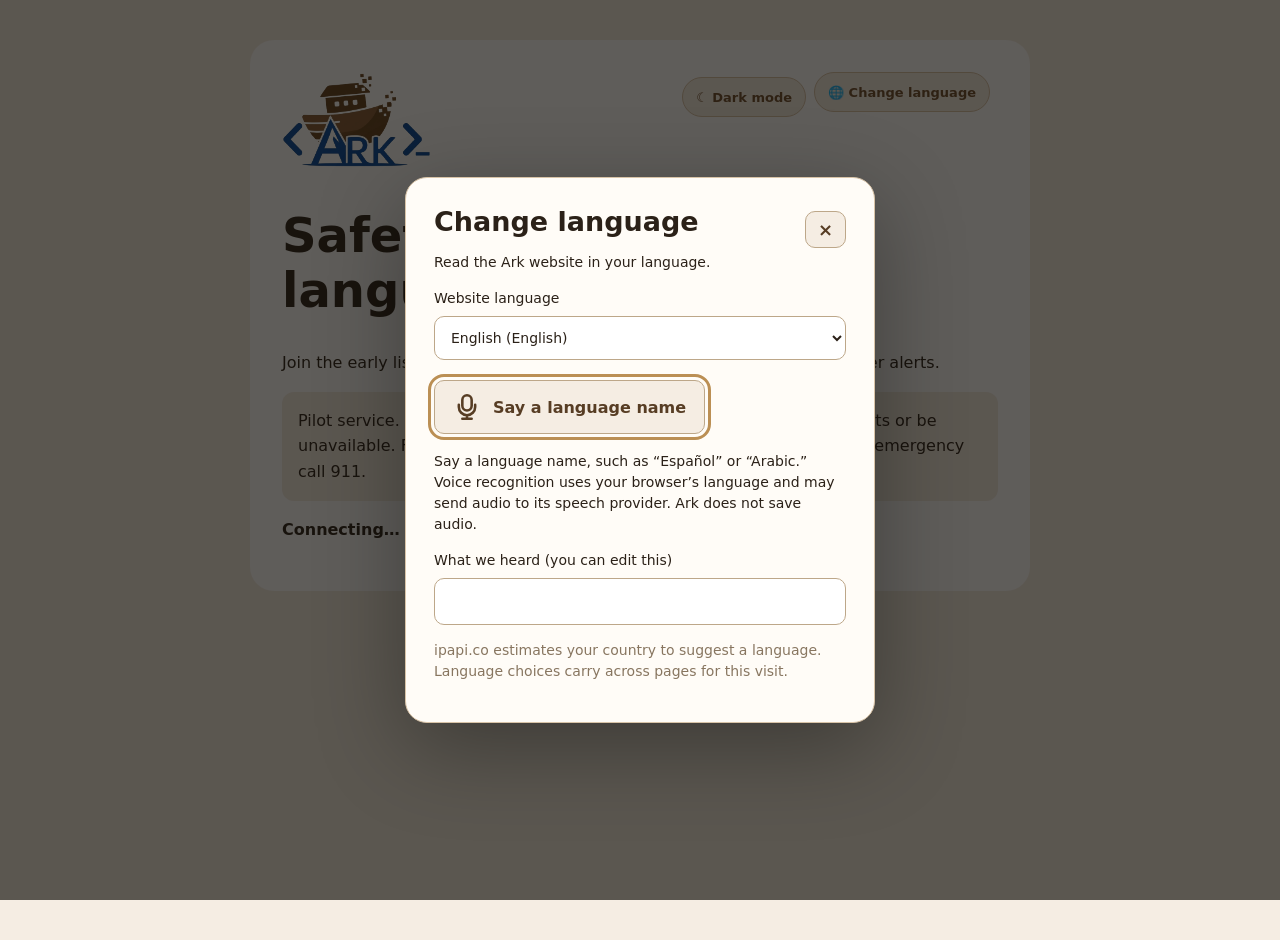
==== account.html @ 15c52b1f "Detect language afresh on landing and preserve it for account navigation" ====
<!doctype html>
<html lang="en"><head><meta charset="utf-8"><meta name="viewport" content="width=device-width,initial-scale=1"><title>Ark · Your alerts</title><link rel="icon" type="image/svg+xml" href="./ark-favicon-v6.svg?v=6"><link rel="stylesheet" href="account.css"></head>
<body><main><button class="ark-change-language" type="button" style="float:right;margin:0 8px 8px" aria-label="Change website language">🌐 Change language</button><button class="ark-theme-toggle" type="button" style="float:right" aria-label="Switch theme">Dark mode</button><a href="./" class="brand" aria-label="Ark home" style="display:inline-flex;align-items:center;text-decoration:none"><img src="./ark-logo-clear.svg" alt="Ark" style="display:block;height:96px;width:auto;max-width:100%"></a><h1>Safety alerts in your language</h1>
<p>Join the early list, save your preferences, and check official severe weather alerts.</p>
<p class="notice">Pilot service. ZIP codes give an approximate location. Ark may miss alerts or be unavailable. Follow official local guidance and check <a href="https://www.weather.gov/">weather.gov</a>. In an emergency call 911.</p>
<p id="status" role="status" aria-live="polite">Connecting…</p>
<section id="signed-out" hidden><h2>Join or sign in</h2><p>We’ll email a secure sign-in link. Your saved preferences also enroll you in Ark’s early-access list.</p>
<form id="login"><label>Email<input id="email" type="email" autocomplete="email" required maxlength="254"></label><button>Send sign-in link</button></form></section>
<section id="signed-in" hidden><p id="identity"></p><button id="logout" type="button">Sign out</button>
<h2>Your preferences</h2><form id="preferences"><label>U.S. ZIP code<input id="zip" pattern="[0-9]{5}" inputmode="numeric" autocomplete="postal-code" required maxlength="5"></label>
<label>Alert language<select id="language"><option value="en">English</option><option value="es">Español</option><option value="zh-Hans">中文</option><option value="vi">Tiếng Việt</option><option value="ar">العربية</option><option value="ht">Kreyòl ayisyen</option><option value="ko">한국어</option><option value="ru">Русский</option><option value="fil">Tagalog</option></select></label>
<label class="check"><input id="sms" type="checkbox">I agree to receive recurring automated Ark severe-weather alert texts at my verified number. Frequency varies. Message and data rates may apply. Reply STOP to unsubscribe or turn this off and save. Consent is optional.</label><button>Save and join early list</button></form>
<h2>Verify your phone for texts</h2><p>Text alerts require a verified phone number. Saving preferences with texts turned off stops future Ark dispatches.</p>
<form id="phone-form"><label>Phone with country code<input id="phone" type="tel" autocomplete="tel" placeholder="+12125551234" pattern="\+[1-9][0-9]{7,14}" required></label><button>Send verification code</button></form>
<form id="verify-form"><label>Verification code<input id="code" inputmode="numeric" autocomplete="one-time-code" required></label><button>Verify phone</button></form>
<h2>Current severe weather alerts</h2><p>Severe and extreme alerts near your ZIP code’s center. Translations are automatic; the original official wording is included.</p><button id="refresh">Check alerts</button><p id="checked"></p><div id="alerts"></div>
<h2>Your data</h2><p>Ark stores your email, verified phone, ZIP code, language, text consent and delivery records. These support your account and alerts. Providers: Supabase, Microsoft Translator, Twilio and ZIP lookup provider Zippopotam.us. Your ZIP is sent for location lookup; official alert text is sent for translation. Private credentials stay on the server.</p><button id="remove">Remove saved preferences and stop texts</button><p>This removes early-list enrollment. To request full account deletion, email <a href="mailto:ArkDevelopmentSolutions@protonmail.com">ArkDevelopmentSolutions@protonmail.com</a>.</p>
</section></main><script src="config.js"></script><script type="module" src="account.js"></script><style>
.step-top{display:flex;align-items:center;justify-content:space-between;gap:20px;min-height:88px}.step-animation{width:112px;height:88px;flex:none}.step-animation svg{display:block;width:100%;height:100%}.voice-wave{animation:ark-speak 2.4s ease-in-out infinite}.wave-two{animation-delay:.2s}.wave-three{animation-delay:.4s}.search-lens{animation:ark-search 4s ease-in-out infinite}.map-route{animation:ark-route 2.8s linear infinite}.map-pin{animation:ark-pin 3s ease-in-out infinite}@keyframes ark-speak{0%,100%{opacity:.25}45%,65%{opacity:1}}@keyframes ark-search{0%,100%{transform:translate(-5px,4px)}50%{transform:translate(4px,-3px)}}@keyframes ark-route{to{stroke-dashoffset:-22}}@keyframes ark-pin{0%,100%{transform:translateY(0)}50%{transform:translateY(-5px)}}
.ark-theme-toggle{display:inline-flex;align-items:center;justify-content:center;gap:7px;white-space:nowrap;border:1px solid #D8C3A7;background:#F5EDE3;color:#6B4A2A;border-radius:999px;min-height:40px;padding:8px 13px;font:600 13px system-ui;cursor:pointer}.ark-theme-toggle:focus-visible{outline:3px solid #AD814A;outline-offset:3px}
html[data-theme="dark"]{color-scheme:dark}html[data-theme="dark"] body{background:#171513!important;color:#F3EADC!important}html[data-theme="dark"] .dark{background:#1D1915!important;color:#F3EADC!important}html[data-theme="dark"] #how,html[data-theme="dark"] .notice{background:#211D18!important}html[data-theme="dark"] .card,html[data-theme="dark"] main{background:#29231D!important;border-color:#514432!important}html[data-theme="dark"] h1,html[data-theme="dark"] h2,html[data-theme="dark"] h3{color:#F3EADC!important}html[data-theme="dark"] .muted,html[data-theme="dark"] .links,html[data-theme="dark"] p,html[data-theme="dark"] footer{color:#CEBFAC!important}html[data-theme="dark"] .num{color:#D8AE75!important}html[data-theme="dark"] .btn{background:#C8A06B!important;color:#201810!important}html[data-theme="dark"] .btn.ghost{background:transparent!important;color:#E6C392!important;border-color:#A98049!important}html[data-theme="dark"] .phone,html[data-theme="dark"] .bubble,html[data-theme="dark"] .chip,html[data-theme="dark"] .pill,html[data-theme="dark"] .icon{background:#352B20!important;color:#F5EADB!important;border-color:#64513A!important}html[data-theme="dark"] .cta{background:#3B2C1E!important}html[data-theme="dark"] .ark-theme-toggle{background:#33291E;color:#E7C99F;border-color:#6E5637}html[data-theme="dark"] input,html[data-theme="dark"] select{background:#201B16;color:#F3EADC;border-color:#68533A}html[data-theme="dark"] .logo img{background:white;border-radius:8px}html[data-theme="dark"] a.brand{background:white;border-radius:10px;padding:6px}html[data-theme="dark"] .step-animation{filter:brightness(.95)}
@media(max-width:700px){.links{gap:10px}.links .ark-theme-toggle{display:inline-flex}.step-animation{width:96px}}
@media(prefers-reduced-motion:reduce){.step-animation *{animation:none!important}}
</style><script>
(()=>{const media=window.matchMedia('(prefers-color-scheme: dark)');let saved;try{saved=localStorage.getItem('ark-theme')}catch{}let manual=saved==='light'||saved==='dark';function set(theme){document.documentElement.dataset.theme=theme;document.querySelectorAll('.ark-theme-toggle').forEach(b=>{b.textContent=theme==='dark'?'☀ Light mode':'☾ Dark mode';b.setAttribute('aria-label',theme==='dark'?'Switch to light mode':'Switch to dark mode');b.setAttribute('aria-pressed',String(theme==='dark'))})}set(manual?saved:media.matches?'dark':'light');document.querySelectorAll('.ark-theme-toggle').forEach(b=>b.addEventListener('click',()=>{manual=true;const theme=document.documentElement.dataset.theme==='dark'?'light':'dark';try{localStorage.setItem('ark-theme',theme)}catch{}set(theme)}));media.addEventListener('change',e=>{if(!manual)set(e.matches?'dark':'light')})})();
</script><style id="ark-dark-refinements">
html{min-height:100%}body{margin:0;min-height:100vh}
html[data-theme="dark"]{background:#171513!important}
html[data-theme="dark"] body{margin:0;background:#171513!important;min-height:100vh}
html[data-theme="dark"] a{color:#EDC993!important}
html[data-theme="dark"] .btn{color:#201810!important}
html[data-theme="dark"] .btn.ghost{color:#E6C392!important}
html[data-theme="dark"] .logo img{background:transparent!important;filter:brightness(1.55) saturate(1.05)}
html[data-theme="dark"] a.brand{background:transparent!important;padding:0}
html[data-theme="dark"] a.brand img{filter:brightness(1.55) saturate(1.05)}
html[data-theme="dark"] footer{border-top-color:#4B4034!important}
html[data-theme="dark"] footer .wrap,html[data-theme="dark"] footer .wrap span{color:#CEBFAC!important}
html[data-theme="dark"] footer a{color:#EDC993!important}
</style><script src="./translations.js?v=5"></script><script src="./language.js?v=15"></script></body></html>
---- account.css ----
:root{font-family:system-ui,sans-serif;color:#2b2118;background:#f5ede3;line-height:1.6}*{box-sizing:border-box}main{max-width:780px;margin:40px auto;padding:32px;background:white;border-radius:24px}a{color:#79512c}.brand{font-size:30px;font-weight:800}h1{line-height:1.15;font-size:clamp(32px,6vw,48px)}h2{margin-top:36px;line-height:1.2}label{display:block;margin:18px 0}input,select,button{font:inherit;border-radius:10px;padding:12px;border:1px solid #bca88e}input:not([type=checkbox]),select{display:block;width:100%;margin-top:6px}button{background:#79512c;color:white;cursor:pointer;margin:5px 0}button:disabled{opacity:.6;cursor:wait}.check{display:flex;gap:12px;align-items:flex-start}.check input{margin-top:8px;flex-shrink:0}.notice{background:#f5ede3;padding:16px;border-radius:12px}#status{font-weight:600;min-height:26px}article{border:1px solid #bca88e;border-radius:12px;padding:20px;margin:18px 0;overflow-wrap:anywhere}article p{white-space:pre-wrap}summary{cursor:pointer}button:focus-visible,a:focus-visible,input:focus-visible,select:focus-visible{outline:3px solid #9b651e;outline-offset:3px}[hidden]{display:none!important}@media(max-width:600px){main{margin:0;padding:22px;border-radius:0}}
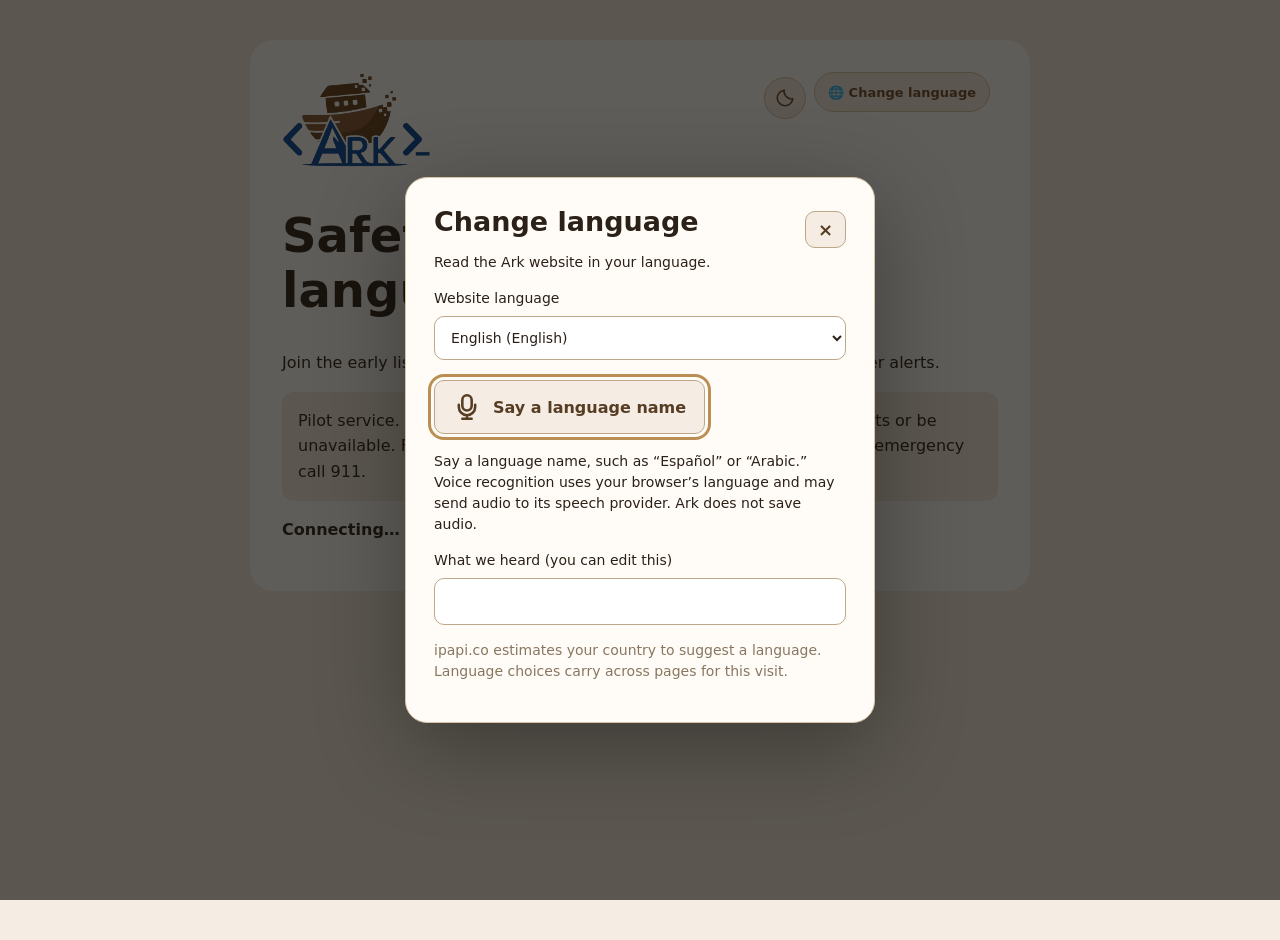
==== commit b239d597: "Use icon-only theme toggle and hide globe toolbar visually" ====
--- a/account.html
+++ b/account.html
@@ -36,4 +36,4 @@
 html[data-theme="dark"] footer{border-top-color:#4B4034!important}
 html[data-theme="dark"] footer .wrap,html[data-theme="dark"] footer .wrap span{color:#CEBFAC!important}
 html[data-theme="dark"] footer a{color:#EDC993!important}
-</style><script src="./translations.js?v=5"></script><script src="./language.js?v=15"></script></body></html>
+</style><script src="./translations.js?v=5"></script><script src="./language.js?v=16"></script></body></html>
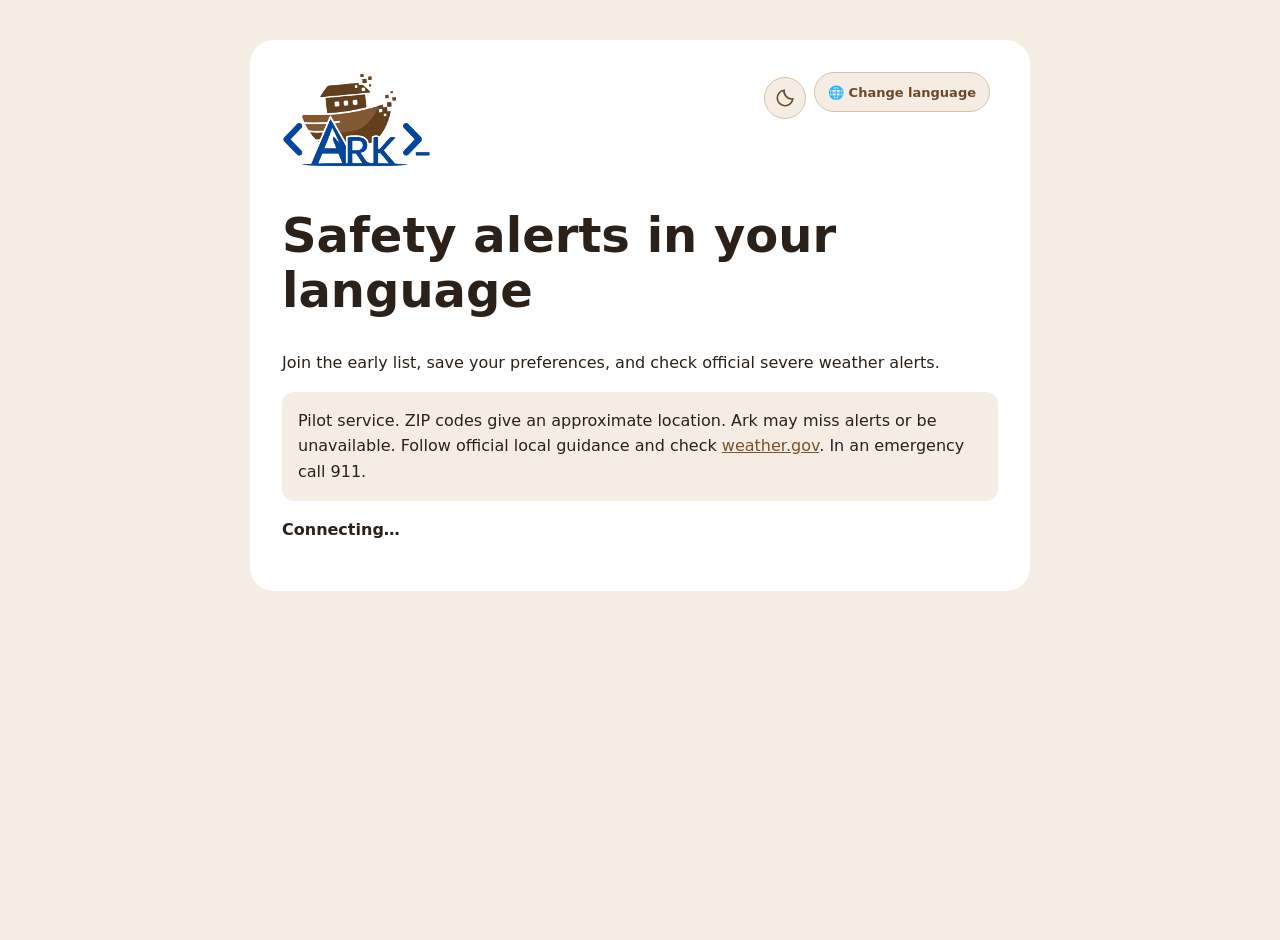
==== commit 3d0b930b: "Remove automatic dialog, simplify signup and branding, replace analytics with country flag" ====
--- a/account.html
+++ b/account.html
@@ -36,4 +36,4 @@
 html[data-theme="dark"] footer{border-top-color:#4B4034!important}
 html[data-theme="dark"] footer .wrap,html[data-theme="dark"] footer .wrap span{color:#CEBFAC!important}
 html[data-theme="dark"] footer a{color:#EDC993!important}
-</style><script src="./translations.js?v=5"></script><script src="./language.js?v=16"></script></body></html>
+</style><script src="./translations.js?v=6"></script><script src="./language.js?v=17"></script></body></html>
